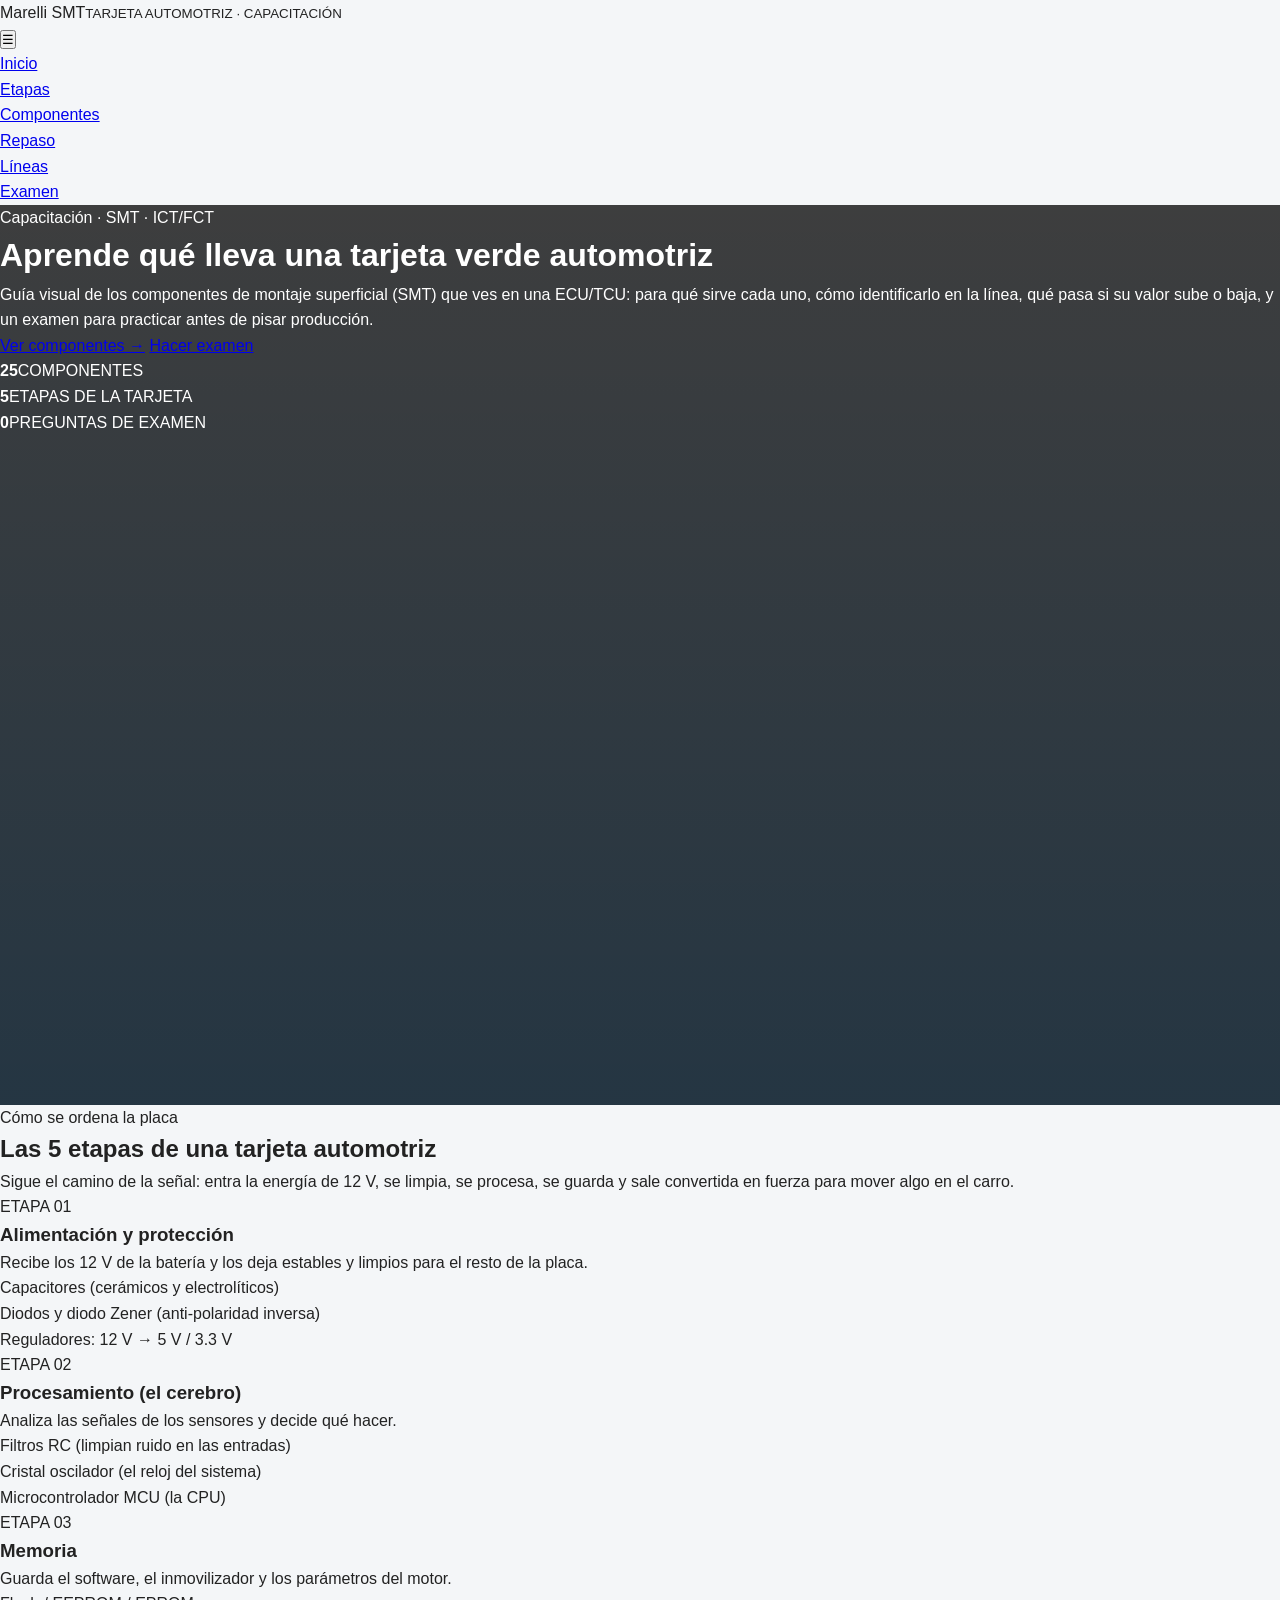
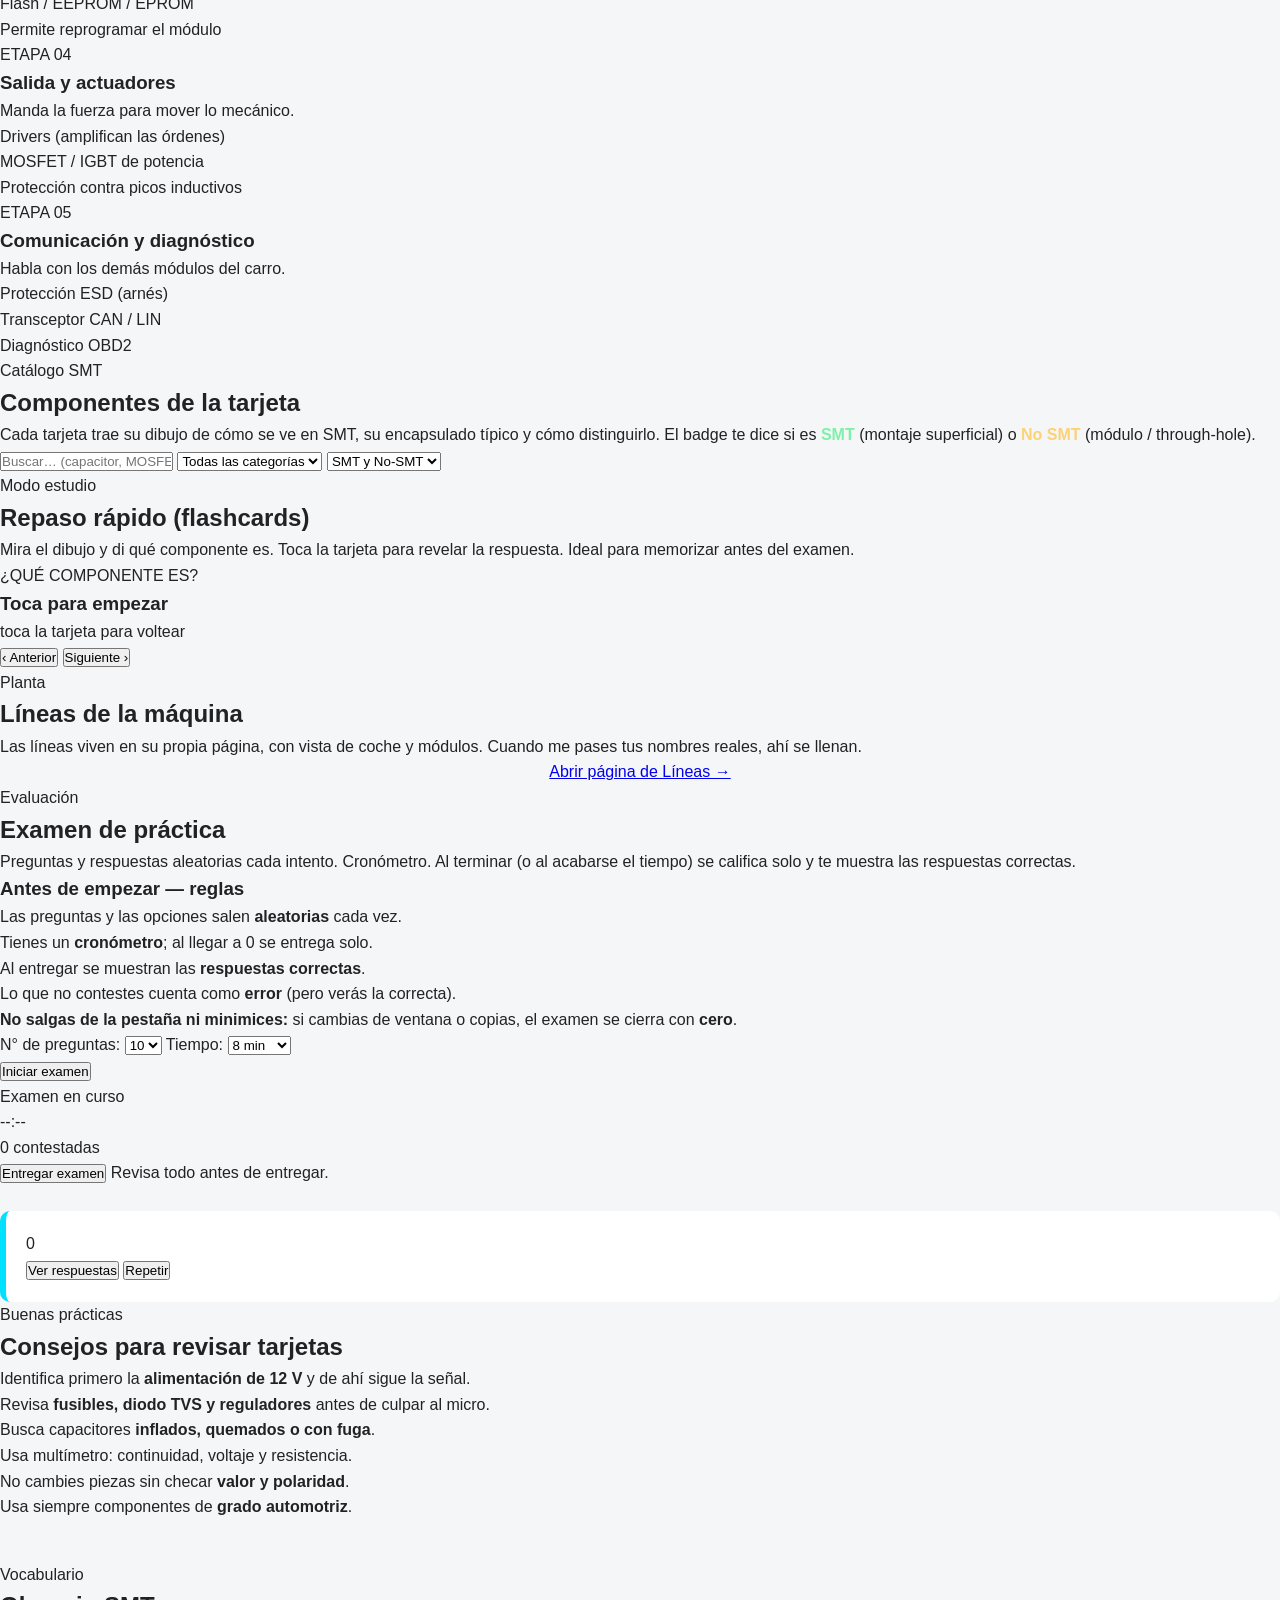
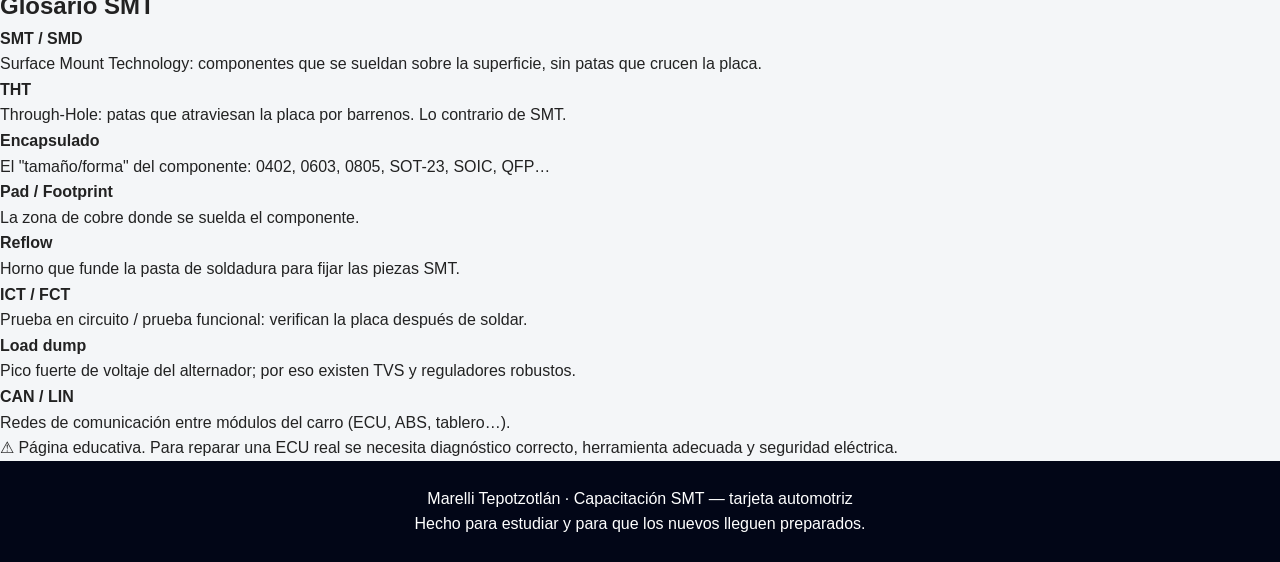
==== index.html @ 5fb7ea78 "Initial commit Created from https://vercel.com/new" ====
<!DOCTYPE html>
<html lang="es">
<head>
<meta charset="UTF-8">
<meta name="viewport" content="width=device-width, initial-scale=1.0">
<title>Marelli · Tarjeta Automotriz SMT</title>
<link rel="stylesheet" href="css/base.css">
<link rel="stylesheet" href="css/index.css">
<link rel="manifest" href="manifest.webmanifest">
<meta name="theme-color" content="#0b1220">
<link rel="apple-touch-icon" href="icons/icon-192.png">
</head>
<body>

<nav class="nav">
  <div class="brand"><span class="dot"></span><div>Marelli SMT<small>TARJETA AUTOMOTRIZ · CAPACITACIÓN</small></div></div>
  <button class="menu-btn" onclick="document.getElementById('navlinks').classList.toggle('show')">☰</button>
  <ul id="navlinks">
    <li><a href="#inicio">Inicio</a></li>
    <li><a href="#etapas">Etapas</a></li>
    <li><a href="#componentes">Componentes</a></li>
    <li><a href="#repaso">Repaso</a></li>
    <li><a href="lineas.html">Líneas</a></li>
    <li><a href="#examen">Examen</a></li>
  </ul>
</nav>

<header class="hero" id="inicio">
  <div class="grid-bg"></div>
  <div class="hero-in">
    <div class="eyebrow">Capacitación · SMT · ICT/FCT</div>
    <h1>Aprende qué lleva una <span>tarjeta verde</span> automotriz</h1>
    <p>Guía visual de los componentes de montaje superficial (SMT) que ves en una ECU/TCU: para qué sirve cada uno, cómo identificarlo en la línea, qué pasa si su valor sube o baja, y un examen para practicar antes de pisar producción.</p>
    <div class="cta">
      <a href="#componentes" class="btn btn-1">Ver componentes →</a>
      <a href="#examen" class="btn btn-2">Hacer examen</a>
    </div>
    <div class="stats">
      <div class="stat"><b id="stCount">25</b><span>COMPONENTES</span></div>
      <div class="stat"><b>5</b><span>ETAPAS DE LA TARJETA</span></div>
      <div class="stat"><b id="stQ">0</b><span>PREGUNTAS DE EXAMEN</span></div>
    </div>
  </div>
</header>

<main>

<!-- ETAPAS -->
<section id="etapas" class="alt">
  <div class="wrap">
    <div class="sec-head">
      <div class="tag">Cómo se ordena la placa</div>
      <h2>Las 5 etapas de una tarjeta automotriz</h2>
      <p>Sigue el camino de la señal: entra la energía de 12 V, se limpia, se procesa, se guarda y sale convertida en fuerza para mover algo en el carro.</p>
    </div>
    <div class="flow">
      <div class="stage"><div class="num">ETAPA 01</div><h3>Alimentación y protección</h3><p>Recibe los 12 V de la batería y los deja estables y limpios para el resto de la placa.</p><ul><li>Capacitores (cerámicos y electrolíticos)</li><li>Diodos y diodo Zener (anti-polaridad inversa)</li><li>Reguladores: 12 V → 5 V / 3.3 V</li></ul></div>
      <div class="stage"><div class="num">ETAPA 02</div><h3>Procesamiento (el cerebro)</h3><p>Analiza las señales de los sensores y decide qué hacer.</p><ul><li>Filtros RC (limpian ruido en las entradas)</li><li>Cristal oscilador (el reloj del sistema)</li><li>Microcontrolador MCU (la CPU)</li></ul></div>
      <div class="stage"><div class="num">ETAPA 03</div><h3>Memoria</h3><p>Guarda el software, el inmovilizador y los parámetros del motor.</p><ul><li>Flash / EEPROM / EPROM</li><li>Permite reprogramar el módulo</li></ul></div>
      <div class="stage"><div class="num">ETAPA 04</div><h3>Salida y actuadores</h3><p>Manda la fuerza para mover lo mecánico.</p><ul><li>Drivers (amplifican las órdenes)</li><li>MOSFET / IGBT de potencia</li><li>Protección contra picos inductivos</li></ul></div>
      <div class="stage"><div class="num">ETAPA 05</div><h3>Comunicación y diagnóstico</h3><p>Habla con los demás módulos del carro.</p><ul><li>Protección ESD (arnés)</li><li>Transceptor CAN / LIN</li><li>Diagnóstico OBD2</li></ul></div>
    </div>
  </div>
</section>

<!-- COMPONENTES -->
<section id="componentes">
  <div class="wrap">
    <div class="sec-head">
      <div class="tag">Catálogo SMT</div>
      <h2>Componentes de la tarjeta</h2>
      <p>Cada tarjeta trae su dibujo de cómo se ve en SMT, su encapsulado típico y cómo distinguirlo. El badge te dice si es <b style="color:#7ef0a8">SMT</b> (montaje superficial) o <b style="color:#fcd277">No SMT</b> (módulo / through-hole).</p>
    </div>
    <div class="toolbar">
      <input id="search" placeholder="Buscar… (capacitor, MOSFET, CAN, 0805…)">
      <select id="catFilter">
        <option value="todos">Todas las categorías</option>
        <option>Pasivo</option><option>Protección</option><option>Activo</option>
        <option>Integrado</option><option>Tablero</option><option>Conexión</option>
      </select>
      <select id="smtFilter">
        <option value="todos">SMT y No-SMT</option>
        <option value="si">Solo SMT</option>
        <option value="no">Solo No-SMT</option>
      </select>
      <span class="count" id="count"></span>
    </div>
    <div class="comp-grid" id="grid"></div>
  </div>
</section>

<!-- REPASO / FLASHCARDS -->
<section id="repaso" class="alt">
  <div class="wrap">
    <div class="sec-head">
      <div class="tag">Modo estudio</div>
      <h2>Repaso rápido (flashcards)</h2>
      <p>Mira el dibujo y di qué componente es. Toca la tarjeta para revelar la respuesta. Ideal para memorizar antes del examen.</p>
    </div>
    <div class="fc-wrap">
      <div class="fcard" id="fcard" onclick="flipCard()">
        <div class="face-front">
          <div class="label" id="fcLabel">¿QUÉ COMPONENTE ES?</div>
          <div id="fcSvg"></div>
          <h3 id="fcGuess">Toca para empezar</h3>
        </div>
        <div class="back" id="fcBack"></div>
        <div class="hint">toca la tarjeta para voltear</div>
      </div>
      <div class="fc-ctrl">
        <button class="btn btn-2" onclick="event.stopPropagation();prevCard()">‹ Anterior</button>
        <button class="btn btn-1" onclick="event.stopPropagation();nextCard()">Siguiente ›</button>
      </div>
    </div>
  </div>
</section>

<!-- LÍNEAS (enlace a otra página) -->
<section id="lineas">
  <div class="wrap">
    <div class="sec-head">
      <div class="tag">Planta</div>
      <h2>Líneas de la máquina</h2>
      <p>Las líneas viven en su propia página, con vista de coche y módulos. Cuando me pases tus nombres reales, ahí se llenan.</p>
    </div>
    <div style="text-align:center">
      <!-- 👇 AQUÍ SE LLAMA A LA OTRA PÁGINA WEB (archivo lineas.html en la misma carpeta) -->
      <a href="lineas.html" class="btn btn-1">Abrir página de Líneas →</a>
    </div>
  </div>
</section>

<!-- EXAMEN -->
<section id="examen" class="alt">
  <div class="wrap">
    <div class="sec-head">
      <div class="tag">Evaluación</div>
      <h2>Examen de práctica</h2>
      <p>Preguntas y respuestas aleatorias cada intento. Cronómetro. Al terminar (o al acabarse el tiempo) se califica solo y te muestra las respuestas correctas.</p>
    </div>

    <!-- setup -->
    <div class="exam-setup" id="examSetup">
      <h3>Antes de empezar — reglas</h3>
      <ul class="rules">
        <li>Las preguntas y las opciones salen <b>aleatorias</b> cada vez.</li>
        <li>Tienes un <b>cronómetro</b>; al llegar a 0 se entrega solo.</li>
        <li class="ok">Al entregar se muestran las <b>respuestas correctas</b>.</li>
        <li>Lo que no contestes cuenta como <b>error</b> (pero verás la correcta).</li>
        <li><b>No salgas de la pestaña ni minimices:</b> si cambias de ventana o copias, el examen se cierra con <b>cero</b>.</li>
      </ul>
      <div class="field">
        <label>N° de preguntas:</label>
        <select id="numQ"><option>8</option><option selected>10</option><option>15</option><option>20</option></select>
        <label>Tiempo:</label>
        <select id="minQ"><option value="5">5 min</option><option value="8" selected>8 min</option><option value="12">12 min</option><option value="20">20 min</option></select>
      </div>
      <button class="btn btn-1" onclick="startExam()">Iniciar examen</button>
    </div>

    <!-- live -->
    <div class="exam-live" id="examLive">
      <div class="banner-cheat" id="cheatBanner"></div>
      <div class="exam-bar">
        <div><span class="progress-mini" id="examTitle">Examen en curso</span></div>
        <div class="timer" id="timer">--:--</div>
        <div class="progress-mini" id="answeredCount">0 contestadas</div>
      </div>
      <div id="questions"></div>
      <div class="exam-foot">
        <button class="btn btn-1" onclick="submitExam(false)">Entregar examen</button>
        <span class="progress-mini">Revisa todo antes de entregar.</span>
      </div>
    </div>

    <!-- result -->
    <div class="result" id="examResult">
      <div class="banner-cheat" id="resultCheat"></div>
      <div class="score" id="scoreNum">0</div>
      <div class="msg" id="scoreMsg"></div>
      <div class="detailline" id="scoreDetail"></div>
      <button class="btn btn-1" onclick="reviewExam()">Ver respuestas</button>
      <button class="btn btn-2" onclick="resetExam()">Repetir</button>
    </div>
  </div>
</section>

<!-- TIPS + GLOSARIO -->
<section id="tips">
  <div class="wrap">
    <div class="sec-head"><div class="tag">Buenas prácticas</div><h2>Consejos para revisar tarjetas</h2></div>
    <div class="tips-grid">
      <div class="tip">Identifica primero la <b>alimentación de 12 V</b> y de ahí sigue la señal.</div>
      <div class="tip">Revisa <b>fusibles, diodo TVS y reguladores</b> antes de culpar al micro.</div>
      <div class="tip">Busca capacitores <b>inflados, quemados o con fuga</b>.</div>
      <div class="tip">Usa multímetro: continuidad, voltaje y resistencia.</div>
      <div class="tip">No cambies piezas sin checar <b>valor y polaridad</b>.</div>
      <div class="tip">Usa siempre componentes de <b>grado automotriz</b>.</div>
    </div>

    <div class="sec-head" style="margin-top:42px"><div class="tag">Vocabulario</div><h2>Glosario SMT</h2></div>
    <div class="glos">
      <div class="gl"><b>SMT / SMD</b><p>Surface Mount Technology: componentes que se sueldan sobre la superficie, sin patas que crucen la placa.</p></div>
      <div class="gl"><b>THT</b><p>Through-Hole: patas que atraviesan la placa por barrenos. Lo contrario de SMT.</p></div>
      <div class="gl"><b>Encapsulado</b><p>El "tamaño/forma" del componente: 0402, 0603, 0805, SOT-23, SOIC, QFP…</p></div>
      <div class="gl"><b>Pad / Footprint</b><p>La zona de cobre donde se suelda el componente.</p></div>
      <div class="gl"><b>Reflow</b><p>Horno que funde la pasta de soldadura para fijar las piezas SMT.</p></div>
      <div class="gl"><b>ICT / FCT</b><p>Prueba en circuito / prueba funcional: verifican la placa después de soldar.</p></div>
      <div class="gl"><b>Load dump</b><p>Pico fuerte de voltaje del alternador; por eso existen TVS y reguladores robustos.</p></div>
      <div class="gl"><b>CAN / LIN</b><p>Redes de comunicación entre módulos del carro (ECU, ABS, tablero…).</p></div>
    </div>

    <div class="warnbox">⚠ Página educativa. Para reparar una ECU real se necesita diagnóstico correcto, herramienta adecuada y seguridad eléctrica.</div>
  </div>
</section>

</main>

<footer>
  <p>Marelli Tepotzotlán · Capacitación SMT — tarjeta automotriz</p>
  <p class="mono">Hecho para estudiar y para que los nuevos lleguen preparados.</p>
</footer>

<script src="js/index.js"></script>
<script>
if('serviceWorker' in navigator){window.addEventListener('load',()=>navigator.serviceWorker.register('sw.js').catch(()=>{}));}
</script>
</body>
</html>
---- css/index.css ----
* {
    margin: 0;
    padding: 0;
    box-sizing: border-box;
}

html {
    scroll-behavior: smooth;
}

body {
    font-family: Arial, Helvetica, sans-serif;
    background: #f4f6f8;
    color: #222;
    line-height: 1.6;
}

/* HEADER */

.hero {
    min-height: 100vh;
    background:
        linear-gradient(rgba(0, 0, 0, 0.75), rgba(0, 20, 35, 0.85)),
        url("https://images.unsplash.com/photo-1503376780353-7e6692767b70?auto=format&fit=crop&w=1500&q=80");
    background-size: cover;
    background-position: center;
    color: white;
}

.navbar {
    width: 100%;
    padding: 20px 8%;
    display: flex;
    justify-content: space-between;
    align-items: center;
    background: rgba(0, 0, 0, 0.35);
    position: fixed;
    top: 0;
    z-index: 1000;
    backdrop-filter: blur(8px);
}

.logo {
    font-size: 1.5rem;
    font-weight: bold;
    color: #00e0ff;
}

.nav-links {
    display: flex;
    list-style: none;
    gap: 25px;
}

.nav-links a {
    text-decoration: none;
    color: white;
    font-weight: bold;
    transition: color 0.3s;
}

.nav-links a:hover {
    color: #00e0ff;
}

.hero-content {
    min-height: 100vh;
    display: flex;
    flex-direction: column;
    justify-content: center;
    padding: 0 8%;
    max-width: 900px;
}

.hero-content h1 {
    font-size: 4rem;
    margin-bottom: 20px;
    color: #00e0ff;
}

.hero-content p {
    font-size: 1.3rem;
    margin-bottom: 30px;
}

/* BOTONES */

.btn-primary,
.btn-secondary {
    display: inline-block;
    border: none;
    cursor: pointer;
    text-decoration: none;
    padding: 14px 25px;
    border-radius: 8px;
    font-weight: bold;
    transition: 0.3s;
    font-size: 1rem;
}

.btn-primary {
    background: #00e0ff;
    color: #00141f;
}

.btn-primary:hover {
    background: #00a9c5;
    transform: translateY(-2px);
}

.btn-secondary {
    background: #111827;
    color: white;
    margin-top: 20px;
}

.btn-secondary:hover {
    background: #374151;
}

/* SECCIONES */

.section {
    padding: 80px 8%;
}

.section h2 {
    font-size: 2.4rem;
    margin-bottom: 20px;
    color: #0f172a;
}

.section p {
    margin-bottom: 20px;
    font-size: 1.05rem;
}

.dark-section {
    background: #0f172a;
    color: white;
}

.dark-section h2 {
    color: #00e0ff;
}

/* TARJETAS */

.cards {
    margin-top: 35px;
    display: grid;
    grid-template-columns: repeat(3, 1fr);
    gap: 25px;
}

.card {
    background: white;
    border-radius: 14px;
    padding: 25px;
    box-shadow: 0 8px 25px rgba(0, 0, 0, 0.1);
    border-top: 5px solid #00e0ff;
}

.card h3 {
    color: #0f172a;
    margin-bottom: 10px;
}

/* SISTEMAS */

.system-grid {
    margin-top: 35px;
    display: grid;
    grid-template-columns: repeat(5, 1fr);
    gap: 18px;
}

.system-item {
    background: #1e293b;
    padding: 22px;
    border-radius: 12px;
    border-left: 5px solid #00e0ff;
}

.system-item h3 {
    color: #00e0ff;
    margin-bottom: 10px;
}

/* FILTROS */

.filters {
    display: flex;
    gap: 15px;
    margin: 30px 0;
    flex-wrap: wrap;
}

.filters input,
.filters select {
    padding: 12px;
    font-size: 1rem;
    border: 1px solid #cbd5e1;
    border-radius: 8px;
    outline: none;
}

.filters input {
    flex: 1;
    min-width: 250px;
}

.filters select {
    min-width: 220px;
}

/* TABLA */

.table-container {
    overflow-x: auto;
    background: white;
    border-radius: 14px;
    box-shadow: 0 8px 25px rgba(0, 0, 0, 0.1);
}

table {
    width: 100%;
    border-collapse: collapse;
    min-width: 1100px;
}

thead {
    background: #0f172a;
    color: white;
}

th,
td {
    padding: 15px;
    text-align: left;
    border-bottom: 1px solid #e5e7eb;
    vertical-align: top;
}

tbody tr:hover {
    background: #f1f5f9;
}

.category {
    display: inline-block;
    padding: 5px 10px;
    border-radius: 20px;
    color: white;
    font-size: 0.85rem;
    font-weight: bold;
}

.Pasivo {
    background: #2563eb;
}

.Protección {
    background: #dc2626;
}

.Activo {
    background: #16a34a;
}

.Integrado {
    background: #7c3aed;
}

.Tablero {
    background: #f59e0b;
}

.Conexión {
    background: #0891b2;
}

/* CONSEJOS */

.tips {
    background: #e2e8f0;
}

.tips ul {
    margin-left: 25px;
    margin-bottom: 25px;
}

.tips li {
    margin-bottom: 10px;
}

.warning {
    background: #fff7ed;
    border-left: 6px solid #f97316;
    padding: 15px;
    border-radius: 8px;
}

/* EXAMEN */

.exam-section {
    background: white;
}

.quiz-container {
    margin-top: 30px;
    background: #f8fafc;
    border-radius: 14px;
    padding: 30px;
    box-shadow: 0 8px 25px rgba(0, 0, 0, 0.1);
}

.quiz-header h3 {
    color: #0f172a;
    margin-bottom: 10px;
}

.answers {
    display: grid;
    gap: 12px;
    margin-top: 20px;
}

.answer-btn {
    padding: 14px;
    border: 2px solid #cbd5e1;
    background: white;
    border-radius: 10px;
    cursor: pointer;
    text-align: left;
    font-size: 1rem;
    transition: 0.3s;
}

.answer-btn:hover {
    border-color: #00e0ff;
    background: #ecfeff;
}

.answer-btn.correct {
    background: #dcfce7;
    border-color: #22c55e;
}

.answer-btn.incorrect {
    background: #fee2e2;
    border-color: #ef4444;
}

.result {
    margin-top: 25px;
    background: white;
    padding: 20px;
    border-radius: 10px;
    border-left: 6px solid #00e0ff;
}

.hidden {
    display: none;
}

/* FOOTER */

footer {
    background: #020617;
    color: white;
    text-align: center;
    padding: 25px;
}

/* RESPONSIVE */

@media (max-width: 1000px) {
    .cards,
    .system-grid {
        grid-template-columns: repeat(2, 1fr);
    }

    .hero-content h1 {
        font-size: 3rem;
    }
}

@media (max-width: 700px) {
    .navbar {
        flex-direction: column;
        gap: 15px;
        position: absolute;
    }

    .nav-links {
        flex-wrap: wrap;
        justify-content: center;
        gap: 15px;
    }

    .hero-content h1 {
        font-size: 2.4rem;
    }

    .hero-content p {
        font-size: 1.05rem;
    }

    .cards,
    .system-grid {
        grid-template-columns: 1fr;
    }

    .section {
        padding: 60px 5%;
    }
}
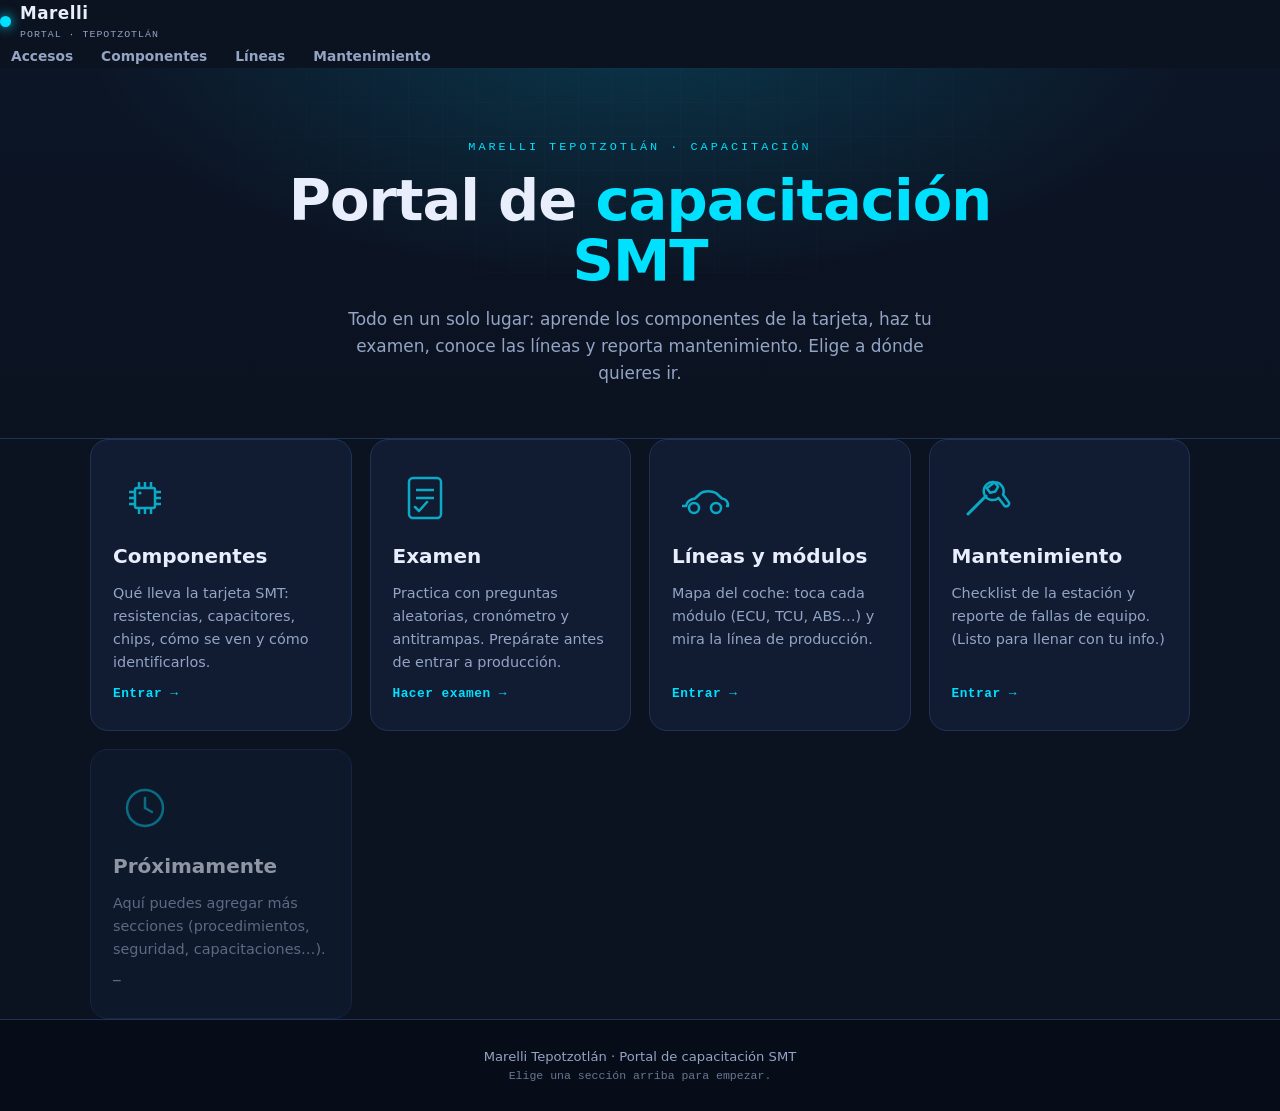
==== commit 75686ab3: "Guardar procesos" ====
--- a/index.html
+++ b/index.html
@@ -3,9 +3,11 @@
 <head>
 <meta charset="UTF-8">
 <meta name="viewport" content="width=device-width, initial-scale=1.0">
-<title>Marelli · Tarjeta Automotriz SMT</title>
+<title>Portal Marelli · Capacitación SMT</title>
 <link rel="stylesheet" href="css/base.css">
-<link rel="stylesheet" href="css/index.css">
+<link rel="stylesheet" href="css/portal.css">
+<link rel="icon" href="favicon.svg" type="image/svg+xml">
+<link rel="icon" href="favicon.ico" sizes="any">
 <link rel="manifest" href="manifest.webmanifest">
 <meta name="theme-color" content="#0b1220">
 <link rel="apple-touch-icon" href="icons/icon-192.png">
@@ -13,217 +15,97 @@
 <body>
 
 <nav class="nav">
-  <div class="brand"><span class="dot"></span><div>Marelli SMT<small>TARJETA AUTOMOTRIZ · CAPACITACIÓN</small></div></div>
+  <div class="brand"><span class="dot"></span><div>Marelli<small>PORTAL · TEPOTZOTLÁN</small></div></div>
   <button class="menu-btn" onclick="document.getElementById('navlinks').classList.toggle('show')">☰</button>
   <ul id="navlinks">
-    <li><a href="#inicio">Inicio</a></li>
-    <li><a href="#etapas">Etapas</a></li>
-    <li><a href="#componentes">Componentes</a></li>
-    <li><a href="#repaso">Repaso</a></li>
+    <li><a href="#accesos">Accesos</a></li>
+    <li><a href="componentes.html">Componentes</a></li>
     <li><a href="lineas.html">Líneas</a></li>
-    <li><a href="#examen">Examen</a></li>
+    <li><a href="mantenimiento.html">Mantenimiento</a></li>
   </ul>
 </nav>
 
-<header class="hero" id="inicio">
+<header class="portal-hero">
   <div class="grid-bg"></div>
-  <div class="hero-in">
-    <div class="eyebrow">Capacitación · SMT · ICT/FCT</div>
-    <h1>Aprende qué lleva una <span>tarjeta verde</span> automotriz</h1>
-    <p>Guía visual de los componentes de montaje superficial (SMT) que ves en una ECU/TCU: para qué sirve cada uno, cómo identificarlo en la línea, qué pasa si su valor sube o baja, y un examen para practicar antes de pisar producción.</p>
-    <div class="cta">
-      <a href="#componentes" class="btn btn-1">Ver componentes →</a>
-      <a href="#examen" class="btn btn-2">Hacer examen</a>
-    </div>
-    <div class="stats">
-      <div class="stat"><b id="stCount">25</b><span>COMPONENTES</span></div>
-      <div class="stat"><b>5</b><span>ETAPAS DE LA TARJETA</span></div>
-      <div class="stat"><b id="stQ">0</b><span>PREGUNTAS DE EXAMEN</span></div>
-    </div>
+  <div class="portal-hero-in">
+    <div class="eyebrow">Marelli Tepotzotlán · Capacitación</div>
+    <h1>Portal de <span>capacitación SMT</span></h1>
+    <p>Todo en un solo lugar: aprende los componentes de la tarjeta, haz tu examen, conoce las líneas y reporta mantenimiento. Elige a dónde quieres ir.</p>
   </div>
 </header>
 
 <main>
+<section id="accesos">
+  <div class="wrap">
+    <div class="portal-grid">
 
-<!-- ETAPAS -->
-<section id="etapas" class="alt">
-  <div class="wrap">
-    <div class="sec-head">
-      <div class="tag">Cómo se ordena la placa</div>
-      <h2>Las 5 etapas de una tarjeta automotriz</h2>
-      <p>Sigue el camino de la señal: entra la energía de 12 V, se limpia, se procesa, se guarda y sale convertida en fuerza para mover algo en el carro.</p>
-    </div>
-    <div class="flow">
-      <div class="stage"><div class="num">ETAPA 01</div><h3>Alimentación y protección</h3><p>Recibe los 12 V de la batería y los deja estables y limpios para el resto de la placa.</p><ul><li>Capacitores (cerámicos y electrolíticos)</li><li>Diodos y diodo Zener (anti-polaridad inversa)</li><li>Reguladores: 12 V → 5 V / 3.3 V</li></ul></div>
-      <div class="stage"><div class="num">ETAPA 02</div><h3>Procesamiento (el cerebro)</h3><p>Analiza las señales de los sensores y decide qué hacer.</p><ul><li>Filtros RC (limpian ruido en las entradas)</li><li>Cristal oscilador (el reloj del sistema)</li><li>Microcontrolador MCU (la CPU)</li></ul></div>
-      <div class="stage"><div class="num">ETAPA 03</div><h3>Memoria</h3><p>Guarda el software, el inmovilizador y los parámetros del motor.</p><ul><li>Flash / EEPROM / EPROM</li><li>Permite reprogramar el módulo</li></ul></div>
-      <div class="stage"><div class="num">ETAPA 04</div><h3>Salida y actuadores</h3><p>Manda la fuerza para mover lo mecánico.</p><ul><li>Drivers (amplifican las órdenes)</li><li>MOSFET / IGBT de potencia</li><li>Protección contra picos inductivos</li></ul></div>
-      <div class="stage"><div class="num">ETAPA 05</div><h3>Comunicación y diagnóstico</h3><p>Habla con los demás módulos del carro.</p><ul><li>Protección ESD (arnés)</li><li>Transceptor CAN / LIN</li><li>Diagnóstico OBD2</li></ul></div>
+      <a class="portal-card" href="componentes.html">
+        <div class="ic">
+          <svg viewBox="0 0 64 64"><rect x="22" y="22" width="20" height="20" rx="2" fill="none" stroke="currentColor" stroke-width="2.5"/><circle cx="27" cy="27" r="1.6" fill="currentColor"/>
+          <g stroke="currentColor" stroke-width="2.5">
+            <line x1="26" y1="22" x2="26" y2="16"/><line x1="32" y1="22" x2="32" y2="16"/><line x1="38" y1="22" x2="38" y2="16"/>
+            <line x1="26" y1="42" x2="26" y2="48"/><line x1="32" y1="42" x2="32" y2="48"/><line x1="38" y1="42" x2="38" y2="48"/>
+            <line x1="22" y1="26" x2="16" y2="26"/><line x1="22" y1="32" x2="16" y2="32"/><line x1="22" y1="38" x2="16" y2="38"/>
+            <line x1="42" y1="26" x2="48" y2="26"/><line x1="42" y1="32" x2="48" y2="32"/><line x1="42" y1="38" x2="48" y2="38"/>
+          </g></svg>
+        </div>
+        <h3>Componentes</h3>
+        <p>Qué lleva la tarjeta SMT: resistencias, capacitores, chips, cómo se ven y cómo identificarlos.</p>
+        <span class="go">Entrar →</span>
+      </a>
+
+      <a class="portal-card" href="componentes.html#examen">
+        <div class="ic">
+          <svg viewBox="0 0 64 64"><rect x="16" y="12" width="32" height="40" rx="4" fill="none" stroke="currentColor" stroke-width="2.5"/>
+          <line x1="23" y1="24" x2="41" y2="24" stroke="currentColor" stroke-width="2.5"/>
+          <line x1="23" y1="32" x2="41" y2="32" stroke="currentColor" stroke-width="2.5"/>
+          <path d="M22 41 l4 4 l8 -9" fill="none" stroke="currentColor" stroke-width="2.5" stroke-linecap="round" stroke-linejoin="round"/></svg>
+        </div>
+        <h3>Examen</h3>
+        <p>Practica con preguntas aleatorias, cronómetro y antitrampas. Prepárate antes de entrar a producción.</p>
+        <span class="go">Hacer examen →</span>
+      </a>
+
+      <a class="portal-card" href="lineas.html">
+        <div class="ic">
+          <svg viewBox="0 0 64 64"><path d="M10 40 L14 40 C15 35 19 33 23 32.5 L29 27 C32 24.5 40 24.5 44 27 L50 32.5 C54 33 56 35 56 40 L54 40" fill="none" stroke="currentColor" stroke-width="2.5" stroke-linejoin="round"/>
+          <circle cx="22" cy="42" r="5" fill="none" stroke="currentColor" stroke-width="2.5"/>
+          <circle cx="44" cy="42" r="5" fill="none" stroke="currentColor" stroke-width="2.5"/></svg>
+        </div>
+        <h3>Líneas y módulos</h3>
+        <p>Mapa del coche: toca cada módulo (ECU, TCU, ABS…) y mira la línea de producción.</p>
+        <span class="go">Entrar →</span>
+      </a>
+
+      <a class="portal-card" href="mantenimiento.html">
+        <div class="ic">
+          <svg viewBox="0 0 64 64"><path d="M41 16 a9 9 0 1 0 6 15 l7 7 a3 3 0 0 0 4 -4 l-7 -7 a9 9 0 0 0 -10 -11 l4 4 -2 5 -5 2 -4 -4 z" fill="none" stroke="currentColor" stroke-width="2.5" stroke-linejoin="round" transform="rotate(8 40 28)"/>
+          <line x1="34" y1="30" x2="16" y2="48" stroke="currentColor" stroke-width="3" stroke-linecap="round"/></svg>
+        </div>
+        <h3>Mantenimiento</h3>
+        <p>Checklist de la estación y reporte de fallas de equipo. (Listo para llenar con tu info.)</p>
+        <span class="go">Entrar →</span>
+      </a>
+
+      <div class="portal-card soon">
+        <div class="ic">
+          <svg viewBox="0 0 64 64"><circle cx="32" cy="32" r="18" fill="none" stroke="currentColor" stroke-width="2.5"/><line x1="32" y1="32" x2="32" y2="22" stroke="currentColor" stroke-width="2.5" stroke-linecap="round"/><line x1="32" y1="32" x2="39" y2="36" stroke="currentColor" stroke-width="2.5" stroke-linecap="round"/></svg>
+        </div>
+        <h3>Próximamente</h3>
+        <p>Aquí puedes agregar más secciones (procedimientos, seguridad, capacitaciones…).</p>
+        <span class="go">—</span>
+      </div>
+
     </div>
   </div>
 </section>
-
-<!-- COMPONENTES -->
-<section id="componentes">
-  <div class="wrap">
-    <div class="sec-head">
-      <div class="tag">Catálogo SMT</div>
-      <h2>Componentes de la tarjeta</h2>
-      <p>Cada tarjeta trae su dibujo de cómo se ve en SMT, su encapsulado típico y cómo distinguirlo. El badge te dice si es <b style="color:#7ef0a8">SMT</b> (montaje superficial) o <b style="color:#fcd277">No SMT</b> (módulo / through-hole).</p>
-    </div>
-    <div class="toolbar">
-      <input id="search" placeholder="Buscar… (capacitor, MOSFET, CAN, 0805…)">
-      <select id="catFilter">
-        <option value="todos">Todas las categorías</option>
-        <option>Pasivo</option><option>Protección</option><option>Activo</option>
-        <option>Integrado</option><option>Tablero</option><option>Conexión</option>
-      </select>
-      <select id="smtFilter">
-        <option value="todos">SMT y No-SMT</option>
-        <option value="si">Solo SMT</option>
-        <option value="no">Solo No-SMT</option>
-      </select>
-      <span class="count" id="count"></span>
-    </div>
-    <div class="comp-grid" id="grid"></div>
-  </div>
-</section>
-
-<!-- REPASO / FLASHCARDS -->
-<section id="repaso" class="alt">
-  <div class="wrap">
-    <div class="sec-head">
-      <div class="tag">Modo estudio</div>
-      <h2>Repaso rápido (flashcards)</h2>
-      <p>Mira el dibujo y di qué componente es. Toca la tarjeta para revelar la respuesta. Ideal para memorizar antes del examen.</p>
-    </div>
-    <div class="fc-wrap">
-      <div class="fcard" id="fcard" onclick="flipCard()">
-        <div class="face-front">
-          <div class="label" id="fcLabel">¿QUÉ COMPONENTE ES?</div>
-          <div id="fcSvg"></div>
-          <h3 id="fcGuess">Toca para empezar</h3>
-        </div>
-        <div class="back" id="fcBack"></div>
-        <div class="hint">toca la tarjeta para voltear</div>
-      </div>
-      <div class="fc-ctrl">
-        <button class="btn btn-2" onclick="event.stopPropagation();prevCard()">‹ Anterior</button>
-        <button class="btn btn-1" onclick="event.stopPropagation();nextCard()">Siguiente ›</button>
-      </div>
-    </div>
-  </div>
-</section>
-
-<!-- LÍNEAS (enlace a otra página) -->
-<section id="lineas">
-  <div class="wrap">
-    <div class="sec-head">
-      <div class="tag">Planta</div>
-      <h2>Líneas de la máquina</h2>
-      <p>Las líneas viven en su propia página, con vista de coche y módulos. Cuando me pases tus nombres reales, ahí se llenan.</p>
-    </div>
-    <div style="text-align:center">
-      <!-- 👇 AQUÍ SE LLAMA A LA OTRA PÁGINA WEB (archivo lineas.html en la misma carpeta) -->
-      <a href="lineas.html" class="btn btn-1">Abrir página de Líneas →</a>
-    </div>
-  </div>
-</section>
-
-<!-- EXAMEN -->
-<section id="examen" class="alt">
-  <div class="wrap">
-    <div class="sec-head">
-      <div class="tag">Evaluación</div>
-      <h2>Examen de práctica</h2>
-      <p>Preguntas y respuestas aleatorias cada intento. Cronómetro. Al terminar (o al acabarse el tiempo) se califica solo y te muestra las respuestas correctas.</p>
-    </div>
-
-    <!-- setup -->
-    <div class="exam-setup" id="examSetup">
-      <h3>Antes de empezar — reglas</h3>
-      <ul class="rules">
-        <li>Las preguntas y las opciones salen <b>aleatorias</b> cada vez.</li>
-        <li>Tienes un <b>cronómetro</b>; al llegar a 0 se entrega solo.</li>
-        <li class="ok">Al entregar se muestran las <b>respuestas correctas</b>.</li>
-        <li>Lo que no contestes cuenta como <b>error</b> (pero verás la correcta).</li>
-        <li><b>No salgas de la pestaña ni minimices:</b> si cambias de ventana o copias, el examen se cierra con <b>cero</b>.</li>
-      </ul>
-      <div class="field">
-        <label>N° de preguntas:</label>
-        <select id="numQ"><option>8</option><option selected>10</option><option>15</option><option>20</option></select>
-        <label>Tiempo:</label>
-        <select id="minQ"><option value="5">5 min</option><option value="8" selected>8 min</option><option value="12">12 min</option><option value="20">20 min</option></select>
-      </div>
-      <button class="btn btn-1" onclick="startExam()">Iniciar examen</button>
-    </div>
-
-    <!-- live -->
-    <div class="exam-live" id="examLive">
-      <div class="banner-cheat" id="cheatBanner"></div>
-      <div class="exam-bar">
-        <div><span class="progress-mini" id="examTitle">Examen en curso</span></div>
-        <div class="timer" id="timer">--:--</div>
-        <div class="progress-mini" id="answeredCount">0 contestadas</div>
-      </div>
-      <div id="questions"></div>
-      <div class="exam-foot">
-        <button class="btn btn-1" onclick="submitExam(false)">Entregar examen</button>
-        <span class="progress-mini">Revisa todo antes de entregar.</span>
-      </div>
-    </div>
-
-    <!-- result -->
-    <div class="result" id="examResult">
-      <div class="banner-cheat" id="resultCheat"></div>
-      <div class="score" id="scoreNum">0</div>
-      <div class="msg" id="scoreMsg"></div>
-      <div class="detailline" id="scoreDetail"></div>
-      <button class="btn btn-1" onclick="reviewExam()">Ver respuestas</button>
-      <button class="btn btn-2" onclick="resetExam()">Repetir</button>
-    </div>
-  </div>
-</section>
-
-<!-- TIPS + GLOSARIO -->
-<section id="tips">
-  <div class="wrap">
-    <div class="sec-head"><div class="tag">Buenas prácticas</div><h2>Consejos para revisar tarjetas</h2></div>
-    <div class="tips-grid">
-      <div class="tip">Identifica primero la <b>alimentación de 12 V</b> y de ahí sigue la señal.</div>
-      <div class="tip">Revisa <b>fusibles, diodo TVS y reguladores</b> antes de culpar al micro.</div>
-      <div class="tip">Busca capacitores <b>inflados, quemados o con fuga</b>.</div>
-      <div class="tip">Usa multímetro: continuidad, voltaje y resistencia.</div>
-      <div class="tip">No cambies piezas sin checar <b>valor y polaridad</b>.</div>
-      <div class="tip">Usa siempre componentes de <b>grado automotriz</b>.</div>
-    </div>
-
-    <div class="sec-head" style="margin-top:42px"><div class="tag">Vocabulario</div><h2>Glosario SMT</h2></div>
-    <div class="glos">
-      <div class="gl"><b>SMT / SMD</b><p>Surface Mount Technology: componentes que se sueldan sobre la superficie, sin patas que crucen la placa.</p></div>
-      <div class="gl"><b>THT</b><p>Through-Hole: patas que atraviesan la placa por barrenos. Lo contrario de SMT.</p></div>
-      <div class="gl"><b>Encapsulado</b><p>El "tamaño/forma" del componente: 0402, 0603, 0805, SOT-23, SOIC, QFP…</p></div>
-      <div class="gl"><b>Pad / Footprint</b><p>La zona de cobre donde se suelda el componente.</p></div>
-      <div class="gl"><b>Reflow</b><p>Horno que funde la pasta de soldadura para fijar las piezas SMT.</p></div>
-      <div class="gl"><b>ICT / FCT</b><p>Prueba en circuito / prueba funcional: verifican la placa después de soldar.</p></div>
-      <div class="gl"><b>Load dump</b><p>Pico fuerte de voltaje del alternador; por eso existen TVS y reguladores robustos.</p></div>
-      <div class="gl"><b>CAN / LIN</b><p>Redes de comunicación entre módulos del carro (ECU, ABS, tablero…).</p></div>
-    </div>
-
-    <div class="warnbox">⚠ Página educativa. Para reparar una ECU real se necesita diagnóstico correcto, herramienta adecuada y seguridad eléctrica.</div>
-  </div>
-</section>
-
 </main>
 
 <footer>
-  <p>Marelli Tepotzotlán · Capacitación SMT — tarjeta automotriz</p>
-  <p class="mono">Hecho para estudiar y para que los nuevos lleguen preparados.</p>
+  <p>Marelli Tepotzotlán · Portal de capacitación SMT</p>
+  <p class="mono">Elige una sección arriba para empezar.</p>
 </footer>
 
-<script src="js/index.js"></script>
-<script>
-if('serviceWorker' in navigator){window.addEventListener('load',()=>navigator.serviceWorker.register('sw.js').catch(()=>{}));}
-</script>
+<script src="js/portal.js"></script>
 </body>
 </html>
--- a/css/base.css
+++ b/css/base.css
@@ -0,0 +1,52 @@
+/* base.css — estilos compartidos por TODAS las paginas */
+:root{--bg:#0b1220;
+  --bg2:#0f172a;
+  --panel:#111c33;
+  --panel2:#16233f;
+  --line:#1f3357;
+  --ink:#e8eefb;
+  --muted:#93a4c4;
+  --cyan:#00e0ff;
+  --cyan-dim:#0aa9c5;
+  --copper:#e8a15a;
+  --green:#22c55e;
+  --red:#ef4444;
+  --amber:#f59e0b;
+  --mono:'SFMono-Regular',ui-monospace,'Cascadia Mono','Roboto Mono',Consolas,monospace;
+  --sans:system-ui,-apple-system,'Segoe UI',Roboto,Arial,sans-serif;}
+*{margin:0;padding:0;box-sizing:border-box}
+html{scroll-behavior:smooth}
+body{font-family:var(--sans);background:var(--bg);color:var(--ink);line-height:1.6;-webkit-text-size-adjust:100%}
+a{color:var(--cyan);text-decoration:none}
+::selection{background:var(--cyan);color:#001019}
+.brand{font-weight:800;letter-spacing:.5px;display:flex;align-items:center;gap:9px;font-size:1.05rem}
+.brand .dot{width:11px;height:11px;border-radius:50%;background:var(--cyan);box-shadow:0 0 12px var(--cyan)}
+.brand small{font-family:var(--mono);color:var(--muted);font-weight:500;font-size:.62rem;letter-spacing:1px;display:block}
+.nav ul{list-style:none;display:flex;gap:6px;flex-wrap:wrap}
+.nav a{padding:7px 11px;border-radius:8px;color:var(--muted);font-weight:600;font-size:.86rem;transition:.2s}
+.menu-btn{display:none;background:var(--panel);border:1px solid var(--line);color:var(--ink);border-radius:8px;padding:7px 11px;font-size:1.1rem;cursor:pointer}
+.btn{display:inline-flex;align-items:center;gap:8px;border:none;cursor:pointer;font-weight:700;font-size:.95rem;
+  padding:13px 22px;border-radius:10px;transition:.2s;font-family:var(--sans)}
+.btn-1{background:var(--cyan);color:#04121b}
+.btn-2{background:var(--panel);color:var(--ink);border:1px solid var(--line)}
+.wrap{max-width:1100px;margin:0 auto}
+.sec-head{text-align:center;max-width:760px;margin:0 auto 34px}
+.sec-head .tag{font-family:var(--mono);color:var(--cyan);font-size:.72rem;letter-spacing:2px;text-transform:uppercase}
+.sec-head h2{font-size:clamp(1.6rem,4vw,2.4rem);font-weight:800;letter-spacing:-.5px;margin:6px 0 10px}
+.sec-head p{color:var(--muted);max-width:680px;margin:0 auto}
+.alt{background:linear-gradient(180deg,#0c1729,var(--bg2))}
+.lineflow{display:flex;gap:0;align-items:stretch;overflow-x:auto;padding-bottom:8px;justify-content:center}
+.lf{min-width:150px;background:var(--panel);border:1px solid var(--line);border-radius:12px;padding:14px;flex:1}
+.lf .n{font-family:var(--mono);color:var(--copper);font-size:.7rem}
+.lf h4{font-size:.95rem;margin:4px 0 5px}
+.lf p{color:var(--muted);font-size:.78rem}
+.arrow{display:flex;align-items:center;color:var(--cyan);font-size:1.4rem;padding:0 6px}
+footer{background:#060c18;border-top:1px solid var(--line);text-align:center;padding:26px;color:var(--muted);font-size:.82rem}
+footer .mono{font-family:var(--mono);font-size:.72rem;opacity:.7}
+
+@media(max-width:760px){
+  .nav ul{display:none;position:absolute;top:100%;left:0;right:0;background:var(--bg2);flex-direction:column;padding:10px;border-bottom:1px solid var(--line);gap:2px}
+  .nav ul.show{display:flex}
+  .nav a{display:block}
+  .menu-btn{display:block}
+}
--- a/css/portal.css
+++ b/css/portal.css
@@ -0,0 +1,29 @@
+/* portal.css — estilos propios del portal (index.html) */
+
+.portal-hero{padding:70px 5% 50px;border-bottom:1px solid var(--line);text-align:center;position:relative;overflow:hidden;
+  background:radial-gradient(900px 400px at 50% -10%,rgba(0,224,255,.16),transparent 62%),linear-gradient(180deg,#0c1526,var(--bg))}
+.portal-hero .grid-bg{position:absolute;inset:0;opacity:.3;
+  background-image:linear-gradient(var(--line) 1px,transparent 1px),linear-gradient(90deg,var(--line) 1px,transparent 1px);
+  background-size:34px 34px;mask:radial-gradient(700px 360px at 50% 0%,#000,transparent 75%)}
+.portal-hero-in{position:relative;max-width:780px;margin:0 auto}
+.eyebrow{font-family:var(--mono);color:var(--cyan);font-size:.74rem;letter-spacing:3px;text-transform:uppercase;margin-bottom:14px}
+.portal-hero h1{font-size:clamp(2rem,6vw,3.6rem);line-height:1.05;font-weight:800;letter-spacing:-1px;margin-bottom:14px}
+.portal-hero h1 span{color:var(--cyan)}
+.portal-hero p{color:var(--muted);max-width:600px;margin:0 auto;font-size:1.06rem}
+
+.portal-grid{display:grid;gap:18px;grid-template-columns:repeat(auto-fill,minmax(250px,1fr))}
+
+.portal-card{display:flex;flex-direction:column;gap:10px;background:var(--panel);border:1px solid var(--line);
+  border-radius:18px;padding:26px 22px;color:var(--ink);text-decoration:none;transition:.2s;position:relative;overflow:hidden}
+.portal-card::after{content:"";position:absolute;inset:0;border-radius:18px;border:1px solid transparent;transition:.2s}
+.portal-card:hover{transform:translateY(-4px);border-color:var(--cyan-dim);box-shadow:0 14px 34px rgba(0,0,0,.35)}
+.portal-card:hover .ic{color:var(--cyan);transform:scale(1.05)}
+.portal-card .ic{width:64px;height:64px;color:var(--cyan-dim);transition:.2s}
+.portal-card .ic svg{width:100%;height:100%}
+.portal-card h3{font-size:1.25rem}
+.portal-card p{color:var(--muted);font-size:.9rem;flex:1}
+.portal-card .go{font-family:var(--mono);font-size:.8rem;font-weight:700;color:var(--cyan);letter-spacing:.5px}
+
+.portal-card.soon{cursor:default;opacity:.6}
+.portal-card.soon:hover{transform:none;border-color:var(--line);box-shadow:none}
+.portal-card.soon .go{color:var(--muted)}
